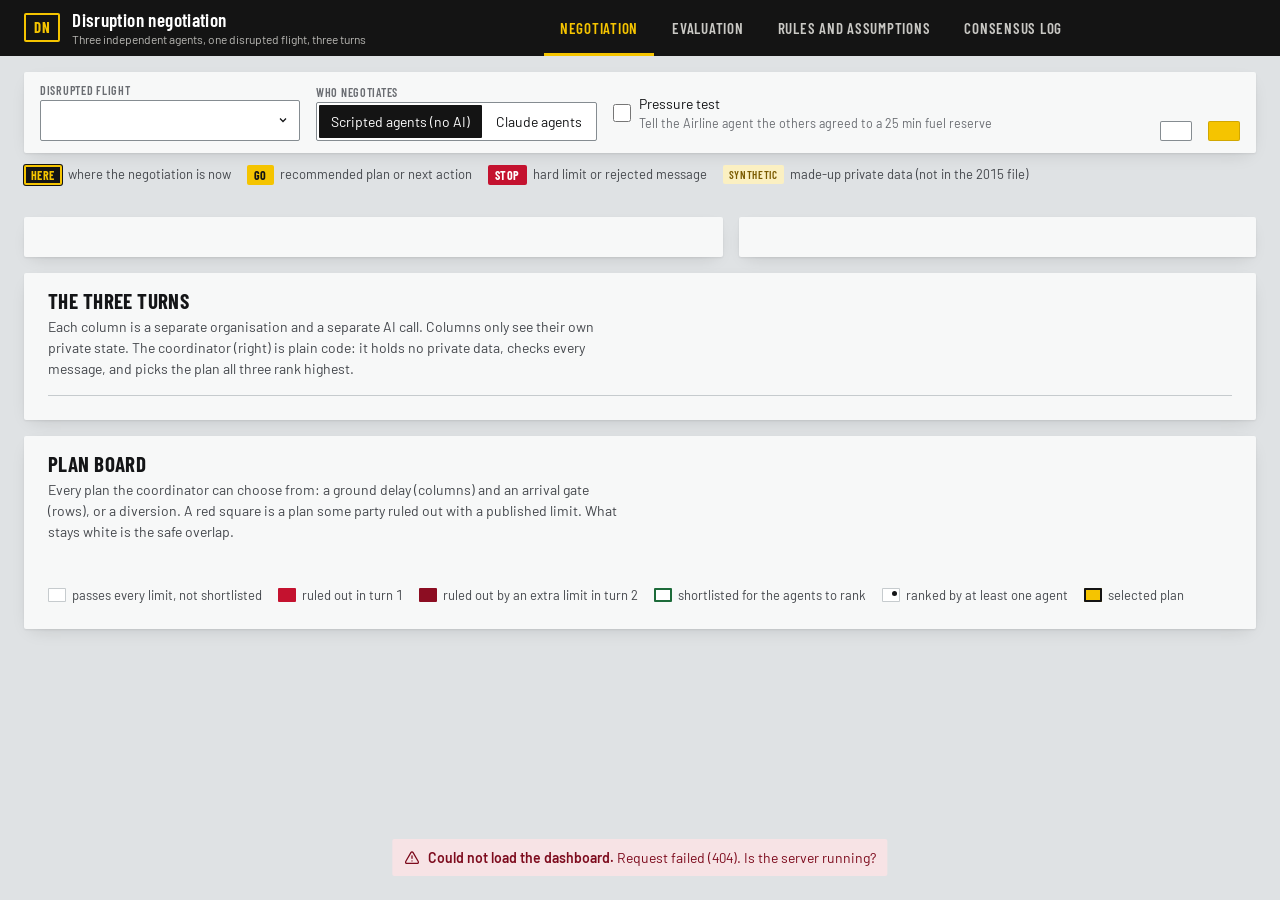
==== app/static/index.html @ e53c0b0c "Dashboard: FastAPI + static airside-signage UI replaces Streamlit (plan board, turn grid, approvals," ====
<!doctype html>
<html lang="en">
<head>
  <meta charset="utf-8">
  <meta name="viewport" content="width=device-width, initial-scale=1">
  <title>Disruption Negotiation</title>
  <link rel="stylesheet" href="app.css">
  <link rel="icon" href="favicon.svg" type="image/svg+xml">
</head>
<body>
  <header class="topbar">
    <div class="brand">
      <span class="sign sign--location" aria-hidden="true">DN</span>
      <div>
        <h1>Disruption negotiation</h1>
        <small>Three independent agents, one disrupted flight, three turns</small>
      </div>
    </div>
    <nav class="tabs" role="tablist" aria-label="Sections">
      <button class="tab" role="tab" id="tab-run" aria-controls="view-run" aria-selected="true">Negotiation</button>
      <button class="tab" role="tab" id="tab-eval" aria-controls="view-eval" aria-selected="false">Evaluation</button>
      <button class="tab" role="tab" id="tab-rules" aria-controls="view-rules" aria-selected="false">Rules and assumptions</button>
      <button class="tab" role="tab" id="tab-log" aria-controls="view-log" aria-selected="false">Consensus log</button>
    </nav>
    <div class="keystate" id="keystate"></div>
  </header>

  <main>
    <!-- ======================================================= NEGOTIATION -->
    <section id="view-run" role="tabpanel" aria-labelledby="tab-run">
      <form class="controls" id="controls" onsubmit="return false">
        <label class="field">
          <span>Disrupted flight</span>
          <select id="scenario"></select>
        </label>
        <div class="field">
          <span>Who negotiates</span>
          <div class="segmented" role="radiogroup" aria-label="Agents">
            <label><input type="radio" name="agents" value="scripted" checked><span>Scripted agents (no AI)</span></label>
            <label title=""><input type="radio" name="agents" value="claude" id="agents-claude"><span>Claude agents</span></label>
          </div>
        </div>
        <label class="check" title="">
          <input type="checkbox" id="pressure">
          <span>Pressure test<small>Tell the Airline agent the others agreed to a 25 min fuel reserve</small></span>
        </label>
        <span class="spacer"></span>
        <button class="btn btn--secondary" id="replay" type="button"></button>
        <button class="btn btn--primary" id="run" type="button"></button>
      </form>
      <div class="legend" aria-label="How to read the signs">
        <span><span class="sign sign--location">Here</span> where the negotiation is now</span>
        <span><span class="sign sign--direction">Go</span> recommended plan or next action</span>
        <span><span class="sign sign--mandatory">Stop</span> hard limit or rejected message</span>
        <span><span class="tag tag--synthetic">synthetic</span> made-up private data (not in the 2015 file)</span>
      </div>

      <ol class="protocol" id="protocol" aria-label="Negotiation progress"></ol>

      <div class="overview">
        <article class="panel" id="disruption" aria-labelledby="disruption-h"></article>
        <article class="panel decision" id="decision" aria-labelledby="decision-h"></article>
      </div>

      <article class="panel negotiation" aria-labelledby="neg-h">
        <div class="panel-head">
          <div>
            <h2 id="neg-h">The three turns</h2>
            <p>Each column is a separate organisation and a separate AI call. Columns only see their own private state. The coordinator (right) is plain code: it holds no private data, checks every message, and picks the plan all three rank highest.</p>
          </div>
        </div>
        <div class="neg-grid" id="neg-grid"></div>
      </article>

      <article class="panel board-wrap" aria-labelledby="board-h">
        <div class="panel-head">
          <div>
            <h2 id="board-h">Plan board</h2>
            <p>Every plan the coordinator can choose from: a ground delay (columns) and an arrival gate (rows), or a diversion. A red square is a plan some party ruled out with a published limit. What stays white is the safe overlap.</p>
          </div>
          <span class="aside" id="board-count"></span>
        </div>
        <div class="board-tools" id="board-tools"></div>
        <div class="board" id="board" role="grid" aria-label="Plan board"></div>
        <div class="board-key">
          <span><i class="sw"></i> passes every limit, not shortlisted</span>
          <span><i class="sw blocked"></i> ruled out in turn 1</span>
          <span><i class="sw t2"></i> ruled out by an extra limit in turn 2</span>
          <span><i class="sw safe"></i> shortlisted for the agents to rank</span>
          <span><i class="sw ranked"></i> ranked by at least one agent</span>
          <span><i class="sw chosen"></i> selected plan</span>
        </div>
      </article>

      <article class="panel reveal" id="reveal" hidden aria-labelledby="reveal-h"></article>
    </section>

    <!-- ======================================================= EVALUATION -->
    <section id="view-eval" role="tabpanel" aria-labelledby="tab-eval" hidden>
      <div class="page" id="eval"></div>
    </section>

    <!-- ======================================================= RULES -->
    <section id="view-rules" role="tabpanel" aria-labelledby="tab-rules" hidden>
      <div class="page" id="rules"></div>
    </section>

    <!-- ======================================================= LOG -->
    <section id="view-log" role="tabpanel" aria-labelledby="tab-log" hidden>
      <div class="page" id="log"></div>
    </section>
  </main>

  <div class="tip" id="tip" role="tooltip"></div>
  <div class="toast" id="toast" aria-live="polite"></div>
  <script type="module" src="app.js"></script>
</body>
</html>
---- app/static/app.css ----
@import url("fonts/fonts.css");

:root {
  /* ground and ink */
  --ground: #dfe2e4;
  --surface: #f7f8f8;
  --surface-2: #edf0f1;
  --ink: #141517;
  --ink-2: #44474c;
  --ink-3: #6a6d72;
  --rule: #c6cbce;
  --rule-strong: #858c91;
  /* airfield sign colours: each has one job */
  --sign-black: #141414;
  --sign-yellow: #f5c400; /* direction: recommended way, primary action */
  --sign-red: #c4122f;    /* mandatory: hard limits, rejections */
  --sign-white: #ffffff;
  --go: #1d6b3a;          /* signed / passed */
  --go-tint: #e3efe6;
  --red-tint: #f7e3e5;
  --yellow-tint: #fbf0c2;

  --font-sign: "Barlow Condensed", "Arial Narrow", sans-serif;
  --font-body: "Barlow", system-ui, sans-serif;

  --s1: 4px; --s2: 8px; --s3: 12px; --s4: 16px; --s5: 24px; --s6: 32px; --s7: 48px;
  --radius: 2px;
  --shadow: 0 1px 2px rgb(20 21 23 / 0.08), 0 6px 18px -8px rgb(20 21 23 / 0.18);
  --ease: cubic-bezier(0.16, 1, 0.3, 1);
}

* { box-sizing: border-box; }
html { color-scheme: light; }
body {
  margin: 0;
  background: var(--ground);
  color: var(--ink);
  font: 400 15px/1.5 var(--font-body);
  font-variant-numeric: tabular-nums;
  -webkit-font-smoothing: antialiased;
}
::selection { background: var(--sign-yellow); color: var(--sign-black); }
:focus-visible { outline: 2px solid var(--sign-black); outline-offset: 2px; box-shadow: 0 0 0 4px var(--sign-yellow); }
a { color: inherit; text-underline-offset: 3px; }
* { scrollbar-color: var(--rule-strong) transparent; scrollbar-width: thin; }
button, select, input { font: inherit; color: inherit; }
h1, h2, h3 { margin: 0; text-wrap: balance; }
p { margin: 0; }
.icon { width: 1.1em; height: 1.1em; flex: none; stroke-width: 2; vertical-align: -0.18em; }

/* ------------------------------------------------------------ sign panels */
.sign {
  display: inline-flex; align-items: center; gap: var(--s2);
  font: 700 15px/1 var(--font-sign); letter-spacing: 0.04em; text-transform: uppercase;
  padding: 7px 10px; border-radius: var(--radius); white-space: nowrap;
}
.sign--location { background: var(--sign-black); color: var(--sign-yellow); box-shadow: inset 0 0 0 2px var(--sign-yellow), 0 0 0 1px var(--sign-black); }
.sign--direction { background: var(--sign-yellow); color: var(--sign-black); }
.sign--mandatory { background: var(--sign-red); color: var(--sign-white); }
.sign--go { background: var(--go); color: var(--sign-white); }
.sign--quiet { background: transparent; color: var(--ink-2); box-shadow: inset 0 0 0 1px var(--rule-strong); }
.tag {
  display: inline-flex; align-items: center; gap: 4px;
  font: 600 11px/1 var(--font-sign); letter-spacing: 0.06em; text-transform: uppercase;
  padding: 4px 6px; border-radius: var(--radius); box-shadow: inset 0 0 0 1px currentColor; color: var(--ink-3);
}
.tag--synthetic { color: #7a5b00; background: var(--yellow-tint); box-shadow: none; }
.tag--noai { color: var(--ink-2); }

/* ------------------------------------------------------------ app shell */
.topbar {
  position: sticky; top: 0; z-index: 10;
  display: grid; grid-template-columns: auto 1fr auto; align-items: center; gap: var(--s5);
  background: var(--sign-black); color: var(--sign-white); padding: 0 var(--s5); height: 56px;
}
.brand { display: flex; align-items: center; gap: var(--s3); }
.brand h1 { font: 600 19px/1 var(--font-sign); letter-spacing: 0.02em; }
.brand small { display: block; font: 400 12px/1.2 var(--font-body); color: #b9b8b4; margin-top: 3px; letter-spacing: 0; }
.tabs { display: flex; gap: 2px; height: 100%; justify-self: center; }
.tab {
  background: none; border: 0; color: #c9c8c4; cursor: pointer; height: 100%; padding: 0 var(--s4);
  font: 600 15px/1 var(--font-sign); letter-spacing: 0.05em; text-transform: uppercase;
  white-space: nowrap; box-shadow: inset 0 -3px 0 transparent; transition: color 160ms var(--ease), box-shadow 160ms var(--ease);
}
.tab:hover { color: var(--sign-white); }
.tab[aria-selected="true"] { color: var(--sign-yellow); box-shadow: inset 0 -3px 0 var(--sign-yellow); }
.keystate { font-size: 13px; color: #c9c8c4; display: flex; align-items: center; gap: var(--s2); }
.keystate b { color: var(--sign-white); font-weight: 500; }

main { max-width: 1480px; margin: 0 auto; padding: var(--s4) var(--s5) var(--s7); }
[hidden] { display: none !important; }

/* ------------------------------------------------------------ control bar */
.controls {
  display: flex; flex-wrap: wrap; align-items: end; gap: var(--s3) var(--s4);
  background: var(--surface); border-radius: var(--radius); box-shadow: var(--shadow);
  padding: var(--s3) var(--s4);
}
.field { display: grid; gap: 4px; }
.field > span { font: 600 12px/1 var(--font-sign); letter-spacing: 0.06em; text-transform: uppercase; color: var(--ink-3); }
.check small { display: block; color: var(--ink-3); font-size: 12.5px; }
select {
  appearance: none; background: var(--sign-white) url("data:image/svg+xml,%3Csvg xmlns='http://www.w3.org/2000/svg' width='12' height='12' viewBox='0 0 24 24' fill='none' stroke='%23141517' stroke-width='2.5'%3E%3Cpath d='m6 9 6 6 6-6'/%3E%3C/svg%3E") no-repeat right 10px center;
  border: 1px solid var(--rule-strong); border-radius: var(--radius); padding: 8px 34px 8px 10px; min-width: 260px; cursor: pointer;
}
select:hover { border-color: var(--ink); }
.segmented { display: inline-flex; gap: 2px; padding: 2px; border: 1px solid var(--rule-strong); border-radius: var(--radius); background: var(--sign-white); }
.segmented label { position: relative; cursor: pointer; }
.segmented input { position: absolute; opacity: 0; inset: 0; cursor: pointer; }
.segmented span { display: flex; align-items: center; gap: 6px; padding: 6px 12px; font-size: 14px; border-radius: 1px; }

.segmented input:checked + span { background: var(--sign-black); color: var(--sign-white); }
.segmented input:focus-visible + span { outline: 2px solid var(--sign-black); outline-offset: -4px; box-shadow: inset 0 0 0 4px var(--sign-yellow); }
.segmented input:disabled + span { color: var(--ink-3); cursor: not-allowed; background: var(--surface-2); }
.check { display: flex; align-items: center; gap: var(--s2); cursor: pointer; padding: 8px 0; font-size: 14px; }
.check input { width: 18px; height: 18px; accent-color: var(--sign-red); margin: 0; }
.controls .spacer { flex: 1; }
.btn {
  display: inline-flex; align-items: center; gap: var(--s2); cursor: pointer;
  border: 0; border-radius: var(--radius); padding: 10px 16px;
  font: 700 16px/1 var(--font-sign); letter-spacing: 0.05em; text-transform: uppercase;
  transition: transform 120ms var(--ease), background 160ms var(--ease), box-shadow 160ms var(--ease);
}
.btn:active:not(:disabled) { transform: translateY(1px); }
.btn:disabled { cursor: not-allowed; opacity: 0.55; }
.btn--primary { background: var(--sign-yellow); color: var(--sign-black); box-shadow: inset 0 0 0 1px rgb(0 0 0 / 0.15); }
.btn--primary:hover:not(:disabled) { background: #ffd21a; }
.btn--secondary { background: var(--sign-white); color: var(--ink); box-shadow: inset 0 0 0 1px var(--rule-strong); }
.btn--secondary:hover:not(:disabled) { box-shadow: inset 0 0 0 1px var(--ink); }
.btn--small { padding: 7px 10px; font-size: 14px; }
.btn.is-busy .icon { animation: spin 1s linear infinite; }
@keyframes spin { to { transform: rotate(-360deg); } }

.legend { display: flex; flex-wrap: wrap; gap: var(--s2) var(--s4); align-items: center; margin-top: var(--s3); font-size: 13px; color: var(--ink-2); }
.legend .sign { font-size: 12px; padding: 4px 7px; }
.legend > span { display: inline-flex; align-items: center; gap: 6px; }

/* ------------------------------------------------------------ protocol strip */
.protocol { display: flex; align-items: center; gap: 0; margin: var(--s4) 0; overflow-x: auto; list-style: none; padding: 0; }
.step {
  display: flex; align-items: center; gap: var(--s2); padding: 8px 12px;
  font: 700 14px/1 var(--font-sign); letter-spacing: 0.05em; text-transform: uppercase;
  color: var(--ink-3); white-space: nowrap; border-radius: var(--radius);
  transition: background 240ms var(--ease), color 240ms var(--ease), box-shadow 240ms var(--ease);
}
.step small { font: 500 12px/1 var(--font-body); letter-spacing: 0; text-transform: none; }
.step.is-done { color: var(--go); }
.step.is-current { background: var(--sign-black); color: var(--sign-yellow); box-shadow: inset 0 0 0 2px var(--sign-yellow), 0 0 0 1px var(--sign-black); }
.step.is-current small { color: #e7e2c8; }
.step.is-failed { color: var(--sign-red); }
.protocol .sep { width: 22px; height: 1px; background: var(--rule-strong); flex: none; }

/* ------------------------------------------------------------ panels */
.panel { background: var(--surface); border-radius: var(--radius); box-shadow: var(--shadow); padding: var(--s4) var(--s5) var(--s5); }
.panel-head { display: flex; align-items: baseline; justify-content: space-between; gap: var(--s4); margin-bottom: var(--s4); }
.panel-head h2 { font: 700 21px/1.1 var(--font-sign); letter-spacing: 0.02em; text-transform: uppercase; }
.panel-head p { color: var(--ink-2); font-size: 14px; margin-top: 4px; max-width: 72ch; }
.panel-head .aside { font-size: 13px; color: var(--ink-3); white-space: nowrap; }

.overview { display: grid; grid-template-columns: minmax(0, 1.35fr) minmax(380px, 1fr); gap: var(--s4); align-items: start; }

/* disruption */
.flight-id { display: flex; flex-wrap: wrap; align-items: center; gap: var(--s3); margin-bottom: var(--s4); }
.flight-id .route { font: 600 30px/1 var(--font-sign); letter-spacing: 0.01em; display: flex; align-items: center; gap: 10px; }
.flight-id .route .icon { width: 22px; height: 22px; color: var(--ink-3); }
.facts { display: grid; grid-template-columns: repeat(3, minmax(0, 1fr)); gap: 0; border-top: 1px solid var(--rule); border-left: 1px solid var(--rule); margin-bottom: var(--s4); }
.facts div { padding: 8px 10px; border-right: 1px solid var(--rule); border-bottom: 1px solid var(--rule); }
.facts dt { font: 600 11.5px/1.2 var(--font-sign); letter-spacing: 0.06em; text-transform: uppercase; color: var(--ink-3); }
.facts dd { margin: 3px 0 0; font-size: 16px; font-weight: 500; }
.forecast h3 { font: 700 15px/1.2 var(--font-sign); letter-spacing: 0.04em; text-transform: uppercase; }
.forecast p { font-size: 13.5px; color: var(--ink-2); margin: 4px 0 var(--s2); }
.hist { width: 100%; height: 150px; display: block; }
.hist .bar { fill: #9c9890; }
.hist .bar.over { fill: var(--ink); }
.hist text { font: 500 11px var(--font-body); fill: var(--ink-3); }
.hist .mark { stroke: var(--ink); stroke-width: 1; stroke-dasharray: 3 3; }
.hist .mark-label { font: 600 11px var(--font-sign); fill: var(--ink); letter-spacing: 0.04em; }
.hist .budget { fill: var(--yellow-tint); }

/* decision */
.decision { display: grid; gap: var(--s4); }
.empty { border: 1px dashed var(--rule-strong); border-radius: var(--radius); padding: var(--s5); color: var(--ink-2); display: grid; gap: var(--s3); justify-items: start; }
.empty strong { font: 700 18px/1.2 var(--font-sign); letter-spacing: 0.03em; text-transform: uppercase; color: var(--ink); }
.direction-sign {
  display: grid; grid-template-columns: auto 1fr; align-items: center; gap: var(--s3);
  background: var(--sign-yellow); color: var(--sign-black); border-radius: var(--radius); padding: var(--s3) var(--s4);
}
.direction-sign .icon { width: 40px; height: 40px; stroke-width: 2.5; }
.direction-sign .pid { font: 700 34px/1 var(--font-sign); letter-spacing: 0.03em; }
.direction-sign .what { font-size: 15px; margin-top: 4px; }
.status-line { display: flex; flex-wrap: wrap; gap: var(--s2); align-items: center; font-size: 14px; color: var(--ink-2); }
.callout { display: flex; gap: var(--s2); align-items: flex-start; padding: var(--s2) var(--s3); border-radius: var(--radius); font-size: 14px; }
.callout .icon { margin-top: 3px; }
.callout--red { background: var(--red-tint); color: #7d0b1d; }
.callout--warn { background: var(--yellow-tint); color: #5c4400; }
.callout--info { background: var(--surface-2); color: var(--ink-2); }
.subhead { font: 700 13px/1 var(--font-sign); letter-spacing: 0.07em; text-transform: uppercase; color: var(--ink-3); margin-bottom: var(--s2); }
.approvals { display: grid; gap: var(--s2); }
.approval { display: grid; grid-template-columns: 1fr auto; align-items: center; gap: var(--s3); padding: 6px 0; border-top: 1px solid var(--rule); }
.approval:first-child { border-top: 0; }
.approval .who { font-weight: 500; }
.approval .who small { display: block; color: var(--ink-3); font-weight: 400; font-size: 12.5px; }
.approved { display: inline-flex; align-items: center; gap: 6px; color: var(--go); font: 700 14px/1 var(--font-sign); letter-spacing: 0.05em; text-transform: uppercase; }
.decision-foot { display: flex; flex-wrap: wrap; gap: var(--s2); justify-content: space-between; align-items: center; }
.verified { display: inline-flex; align-items: center; gap: 6px; font-size: 13px; color: var(--go); background: none; border: 0; padding: 0; cursor: pointer; text-decoration: underline; text-underline-offset: 3px; }
.verified.bad { color: var(--sign-red); }

/* ------------------------------------------------------------ negotiation table */
.negotiation { margin-top: var(--s4); }
.neg-grid { display: grid; grid-template-columns: 148px repeat(3, minmax(0, 1fr)) minmax(0, 0.95fr); border-top: 1px solid var(--rule); }
.neg-grid > * { border-bottom: 1px solid var(--rule); padding: var(--s3); min-width: 0; }
.neg-grid > *:not(.rowhead) { border-left: 1px solid var(--rule); }
.colhead { background: var(--surface-2); }
.colhead.coord { background: #e3e7e9; }
.who-head { display: flex; align-items: center; gap: var(--s2); font: 700 18px/1 var(--font-sign); letter-spacing: 0.03em; text-transform: uppercase; }
.who-head .icon { width: 20px; height: 20px; }
.org { font-size: 13px; color: var(--ink-3); margin: 4px 0 var(--s2); }
.mandate { font-size: 13px; display: grid; gap: 3px; }
.mandate b { font-weight: 600; }
.mandate .no { color: var(--ink-2); }
details.private { margin-top: var(--s2); font-size: 13px; }
details.private summary { cursor: pointer; display: flex; align-items: center; gap: 6px; color: var(--ink-2); list-style: none; }
details.private summary:hover { color: var(--ink); }
details.private summary::-webkit-details-marker { display: none; }
details.private summary .icon { transition: transform 160ms var(--ease); }
details.private:not([open]) summary .chev { transform: rotate(-90deg); }
details.private dl { margin: var(--s2) 0 0; display: grid; grid-template-columns: auto 1fr; gap: 3px var(--s3); }
details.private dt { color: var(--ink-3); }
details.private dd { margin: 0; }
.rowhead { background: var(--surface-2); }
.rowhead b { display: block; font: 700 17px/1.1 var(--font-sign); letter-spacing: 0.03em; text-transform: uppercase; }
.rowhead span { display: block; font-size: 12.5px; color: var(--ink-2); margin-top: 4px; }
.cell { font-size: 14px; display: grid; gap: var(--s2); align-content: start; }
.cell.is-pending { color: var(--ink-3); font-size: 13px; }
.cell.is-entering { animation: enter 520ms var(--ease) both; }
@keyframes enter { from { opacity: 0; transform: translateY(6px); filter: blur(2px); } to { opacity: 1; transform: none; filter: none; } }
.limits { list-style: none; margin: 0; padding: 0; display: grid; gap: 6px; }
.limits li { display: grid; grid-template-columns: 14px 1fr; gap: 6px; }
.limits li::before { content: ""; width: 10px; height: 10px; margin-top: 5px; background: var(--sign-red); border-radius: 1px; }
.limits li small { grid-column: 2; color: var(--ink-3); font-size: 12.5px; }
.ranking { margin: 0; padding-left: 1.4em; display: grid; gap: 3px; }
.ranking li::marker { font: 700 14px var(--font-sign); }
.ranking .pid { font: 700 15px/1 var(--font-sign); letter-spacing: 0.03em; }
.ranking .chosen { background: var(--yellow-tint); box-shadow: 0 0 0 3px var(--yellow-tint); }
.chips { display: flex; flex-wrap: wrap; gap: 4px; }
.quote { color: var(--ink-2); font-size: 13px; }
.quote::before { content: "\201C"; } .quote::after { content: "\201D"; }
.commit { display: flex; align-items: center; gap: var(--s2); font: 700 16px/1.1 var(--font-sign); letter-spacing: 0.04em; text-transform: uppercase; }
.commit.ok { color: var(--go); }
.commit.no { color: var(--sign-red); }
.violation { background: var(--sign-red); color: var(--sign-white); border-radius: var(--radius); padding: 8px 10px; font-size: 13.5px; }
.violation b { display: flex; align-items: center; gap: 6px; font: 700 14px/1 var(--font-sign); letter-spacing: 0.05em; text-transform: uppercase; margin-bottom: 4px; }
.coord-num { font: 700 26px/1 var(--font-sign); }
.coord-num small { font: 500 13px var(--font-body); color: var(--ink-2); }
.borda { width: 100%; border-collapse: collapse; font-size: 12.5px; }
.borda th, .borda td { text-align: right; padding: 3px 4px; border-bottom: 1px solid var(--rule); }
.borda th:first-child, .borda td:first-child { text-align: left; }
.borda th { font: 600 11px var(--font-sign); letter-spacing: 0.05em; text-transform: uppercase; color: var(--ink-3); }
.borda tr.win td { background: var(--yellow-tint); font-weight: 600; }

/* ------------------------------------------------------------ plan board (signature) */
.board-wrap { margin-top: var(--s4); }
.board-tools { display: flex; flex-wrap: wrap; gap: var(--s2) var(--s4); align-items: center; margin-bottom: var(--s3); font-size: 13.5px; }
.board-tools .check { padding: 0; }
.board-tools .check input { accent-color: var(--sign-black); }
.board { display: grid; gap: 3px; overflow-x: auto; padding-bottom: 4px; }
.board-row { display: grid; grid-template-columns: 92px repeat(25, minmax(30px, 1fr)); gap: 3px; align-items: stretch; }
.board-row .lab { font: 700 14px/1 var(--font-sign); letter-spacing: 0.04em; text-transform: uppercase; display: flex; align-items: center; color: var(--ink-2); }
.board-row.axis .ax { font: 600 11.5px/1 var(--font-sign); color: var(--ink-3); text-align: center; padding: 2px 0; }
.pc {
  position: relative; height: 34px; border-radius: 1px; border: 0; padding: 0; cursor: default;
  background: var(--sign-white); box-shadow: inset 0 0 0 1px var(--rule);
  display: grid; place-items: center; font: 700 11px/1 var(--font-sign); letter-spacing: 0.03em;
  transition: background 300ms var(--ease), box-shadow 300ms var(--ease), color 300ms var(--ease);
}
.pc.blocked { background: var(--sign-red); color: var(--sign-white); box-shadow: none; }
.pc.blocked.t2 { background: #8c0d22; }
.pc.safe { box-shadow: inset 0 0 0 2px var(--go); }
.pc.ranked::after { content: ""; position: absolute; top: 4px; right: 4px; width: 6px; height: 6px; border-radius: 50%; background: var(--ink); }
.pc.chosen { background: var(--sign-yellow); color: var(--sign-black); box-shadow: inset 0 0 0 2px var(--sign-black); z-index: 1; }
.pc.chosen::after { display: none; }
.pc:hover, .pc:focus-visible { outline: 2px solid var(--ink); outline-offset: 1px; z-index: 2; }
.board-row.divert { grid-template-columns: 92px minmax(200px, 340px); }
.board-row.divert .pc { font-size: 13px; justify-content: start; padding: 0 10px; place-items: center start; }
.board-key { display: flex; flex-wrap: wrap; gap: var(--s2) var(--s4); font-size: 13px; color: var(--ink-2); margin-top: var(--s3); }
.board-key span { display: inline-flex; align-items: center; gap: 6px; }
.sw { width: 18px; height: 14px; border-radius: 1px; display: inline-block; box-shadow: inset 0 0 0 1px var(--rule); background: var(--sign-white); position: relative; }
.sw.blocked { background: var(--sign-red); box-shadow: none; }
.sw.t2 { background: #8c0d22; box-shadow: none; }
.sw.safe { box-shadow: inset 0 0 0 2px var(--go); }
.sw.chosen { background: var(--sign-yellow); box-shadow: inset 0 0 0 2px var(--sign-black); }
.sw.ranked::after { content: ""; position: absolute; top: 3px; right: 3px; width: 5px; height: 5px; border-radius: 50%; background: var(--ink); }
.tip {
  position: fixed; z-index: 50; pointer-events: none; max-width: 300px;
  background: var(--sign-black); color: var(--sign-white); font-size: 13px; padding: 8px 10px; border-radius: var(--radius);
  box-shadow: var(--shadow); opacity: 0; transition: opacity 120ms var(--ease);
}
.tip b { font: 700 14px/1.2 var(--font-sign); letter-spacing: 0.04em; color: var(--sign-yellow); display: block; margin-bottom: 2px; }
.tip.show { opacity: 1; }

/* ------------------------------------------------------------ reveal */
.reveal { margin-top: var(--s4); }
.compare { width: 100%; border-collapse: collapse; font-size: 14px; }
.compare th, .compare td { padding: 9px 12px; border-bottom: 1px solid var(--rule); text-align: right; }
.compare th:first-child, .compare td:first-child { text-align: left; }
.compare thead th { font: 700 14px/1.2 var(--font-sign); letter-spacing: 0.04em; text-transform: uppercase; vertical-align: bottom; }
.compare thead th small { display: block; font: 400 12px var(--font-body); letter-spacing: 0; text-transform: none; color: var(--ink-3); }
.compare .ours { background: var(--yellow-tint); }
.compare td.bad { color: var(--sign-red); font-weight: 600; }
.reveal-lede { font-size: 16px; margin-bottom: var(--s3); max-width: 80ch; }

/* ------------------------------------------------------------ evaluation / rules / log */
.page { display: grid; gap: var(--s4); }
.data { width: 100%; border-collapse: collapse; font-size: 14px; }
.data th, .data td { padding: 9px 10px; border-bottom: 1px solid var(--rule); text-align: right; vertical-align: top; }
.data th:first-child, .data td:first-child { text-align: left; }
.data thead th { font: 700 13px/1.2 var(--font-sign); letter-spacing: 0.05em; text-transform: uppercase; color: var(--ink-2); vertical-align: bottom; border-bottom: 1px solid var(--rule-strong); }
.data thead th small { display: block; font: 400 11.5px/1.3 var(--font-body); letter-spacing: 0; text-transform: none; color: var(--ink-3); }
.data tr.ours td { background: var(--yellow-tint); font-weight: 600; }
.data tr.cheat td { color: var(--ink-3); }
.data.left td, .data.left th { text-align: left; }
.scroll-x { overflow-x: auto; }
.tests { display: grid; grid-template-columns: repeat(3, minmax(0, 1fr)); gap: var(--s3); }
.test { display: grid; gap: 6px; padding: var(--s3); border-radius: var(--radius); background: var(--surface-2); }
.test .commit { font-size: 15px; }
.test p { font-size: 13.5px; color: var(--ink-2); }
.headline-findings { display: grid; grid-template-columns: repeat(3, minmax(0, 1fr)); gap: var(--s3); }
.finding { border-top: 3px solid var(--ink); padding-top: var(--s2); }
.finding b { font: 700 28px/1.1 var(--font-sign); display: block; }
.finding span { font-size: 14px; color: var(--ink-2); }
.log-row { cursor: pointer; }
.log-row:hover td { background: var(--surface-2); }
.data.log td, .data.log th { vertical-align: baseline; }
.data.log td:nth-child(-n+2), .data.log th:nth-child(-n+2) { text-align: right; width: 3.5em; }
.mono { font-family: ui-monospace, "SF Mono", Menlo, monospace; font-size: 12px; }
pre.json { margin: 0; white-space: pre-wrap; word-break: break-word; background: var(--surface-2); padding: var(--s3); border-radius: var(--radius); font: 12px/1.45 ui-monospace, Menlo, monospace; max-height: 340px; overflow: auto; }
.banner { display: flex; align-items: center; gap: var(--s2); padding: var(--s3) var(--s4); border-radius: var(--radius); font-size: 15px; }
.banner.ok { background: var(--go-tint); color: var(--go); }
.banner.bad { background: var(--red-tint); color: #7d0b1d; }

.toast { position: fixed; left: 50%; bottom: 24px; transform: translateX(-50%); z-index: 60; max-width: 640px; }

@media (max-width: 1180px) {
  .overview { grid-template-columns: 1fr; }
  .neg-grid { grid-template-columns: 120px repeat(4, minmax(220px, 1fr)); overflow-x: auto; }
  .tests, .headline-findings { grid-template-columns: 1fr 1fr; }
}
@media (max-width: 760px) {
  main { padding: var(--s3); }
  .topbar { grid-template-columns: 1fr; height: auto; padding: var(--s2) var(--s3); gap: var(--s2); }
  .tabs { justify-self: start; height: 40px; overflow-x: auto; }
  .facts { grid-template-columns: 1fr 1fr; }
  select { min-width: 0; width: 100%; }
  .tests, .headline-findings { grid-template-columns: 1fr; }
}
@media (prefers-reduced-motion: reduce) {
  *, *::before, *::after { animation-duration: 1ms !important; transition-duration: 1ms !important; }
}
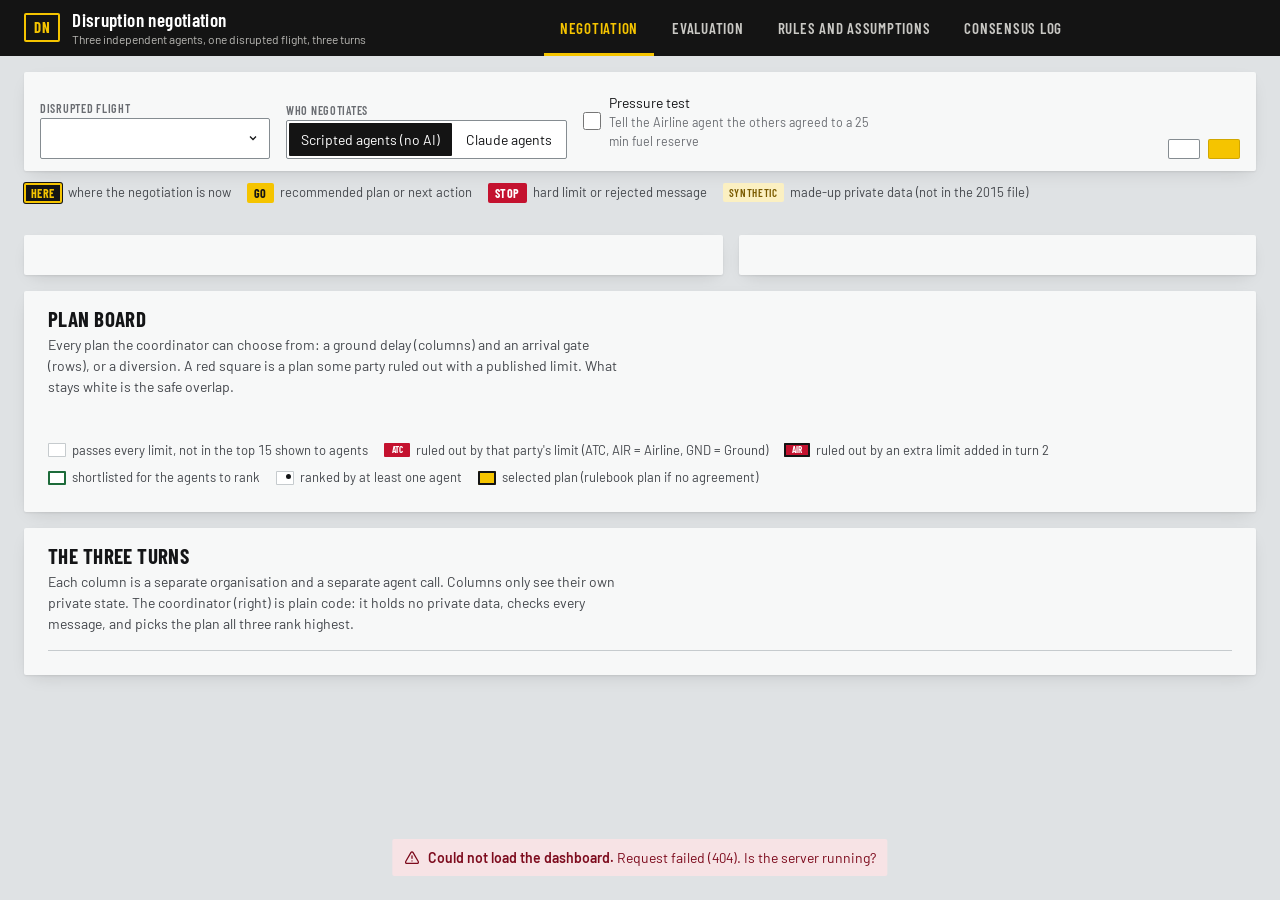
==== commit 93d65dcc: "Dashboard finish-review fixes: party codes on plan board, rulebook sign, approval flow, mode-aware c" ====
--- a/app/static/index.html
+++ b/app/static/index.html
@@ -45,8 +45,10 @@
           <span>Pressure test<small>Tell the Airline agent the others agreed to a 25 min fuel reserve</small></span>
         </label>
         <span class="spacer"></span>
-        <button class="btn btn--secondary" id="replay" type="button"></button>
-        <button class="btn btn--primary" id="run" type="button"></button>
+        <span class="actions">
+          <button class="btn btn--secondary" id="replay" type="button"></button>
+          <button class="btn btn--primary" id="run" type="button"></button>
+        </span>
       </form>
       <div class="legend" aria-label="How to read the signs">
         <span><span class="sign sign--location">Here</span> where the negotiation is now</span>
@@ -62,16 +64,6 @@
         <article class="panel decision" id="decision" aria-labelledby="decision-h"></article>
       </div>
 
-      <article class="panel negotiation" aria-labelledby="neg-h">
-        <div class="panel-head">
-          <div>
-            <h2 id="neg-h">The three turns</h2>
-            <p>Each column is a separate organisation and a separate AI call. Columns only see their own private state. The coordinator (right) is plain code: it holds no private data, checks every message, and picks the plan all three rank highest.</p>
-          </div>
-        </div>
-        <div class="neg-grid" id="neg-grid"></div>
-      </article>
-
       <article class="panel board-wrap" aria-labelledby="board-h">
         <div class="panel-head">
           <div>
@@ -83,13 +75,23 @@
         <div class="board-tools" id="board-tools"></div>
         <div class="board" id="board" role="grid" aria-label="Plan board"></div>
         <div class="board-key">
-          <span><i class="sw"></i> passes every limit, not shortlisted</span>
-          <span><i class="sw blocked"></i> ruled out in turn 1</span>
-          <span><i class="sw t2"></i> ruled out by an extra limit in turn 2</span>
+          <span><i class="sw"></i> passes every limit, not in the top 15 shown to agents</span>
+          <span><i class="sw blocked">ATC</i> ruled out by that party's limit (ATC, AIR = Airline, GND = Ground)</span>
+          <span><i class="sw blocked t2">AIR</i> ruled out by an extra limit added in turn 2</span>
           <span><i class="sw safe"></i> shortlisted for the agents to rank</span>
           <span><i class="sw ranked"></i> ranked by at least one agent</span>
-          <span><i class="sw chosen"></i> selected plan</span>
+          <span><i class="sw chosen"></i> selected plan (rulebook plan if no agreement)</span>
         </div>
+      </article>
+
+      <article class="panel negotiation" aria-labelledby="neg-h">
+        <div class="panel-head">
+          <div>
+            <h2 id="neg-h">The three turns</h2>
+            <p id="neg-intro">Each column is a separate organisation and a separate agent call. Columns only see their own private state. The coordinator (right) is plain code: it holds no private data, checks every message, and picks the plan all three rank highest.</p>
+          </div>
+        </div>
+        <div class="neg-grid" id="neg-grid"></div>
       </article>
 
       <article class="panel reveal" id="reveal" hidden aria-labelledby="reveal-h"></article>
--- a/app/static/app.css
+++ b/app/static/app.css
@@ -101,7 +101,7 @@
 .check small { display: block; color: var(--ink-3); font-size: 12.5px; }
 select {
   appearance: none; background: var(--sign-white) url("data:image/svg+xml,%3Csvg xmlns='http://www.w3.org/2000/svg' width='12' height='12' viewBox='0 0 24 24' fill='none' stroke='%23141517' stroke-width='2.5'%3E%3Cpath d='m6 9 6 6 6-6'/%3E%3C/svg%3E") no-repeat right 10px center;
-  border: 1px solid var(--rule-strong); border-radius: var(--radius); padding: 8px 34px 8px 10px; min-width: 260px; cursor: pointer;
+  border: 1px solid var(--rule-strong); border-radius: var(--radius); padding: 8px 34px 8px 10px; min-width: 230px; cursor: pointer;
 }
 select:hover { border-color: var(--ink); }
 .segmented { display: inline-flex; gap: 2px; padding: 2px; border: 1px solid var(--rule-strong); border-radius: var(--radius); background: var(--sign-white); }
@@ -115,6 +115,9 @@
 .check { display: flex; align-items: center; gap: var(--s2); cursor: pointer; padding: 8px 0; font-size: 14px; }
 .check input { width: 18px; height: 18px; accent-color: var(--sign-red); margin: 0; }
 .controls .spacer { flex: 1; }
+.lbl { font-size: 12.5px; color: var(--ink-3); align-self: center; }
+@media (min-width: 1181px) { .controls { flex-wrap: nowrap; } .controls .check span { max-width: 260px; } }
+.actions { display: flex; gap: var(--s2); }
 .btn {
   display: inline-flex; align-items: center; gap: var(--s2); cursor: pointer;
   border: 0; border-radius: var(--radius); padding: 10px 16px;
@@ -186,6 +189,11 @@
   background: var(--sign-yellow); color: var(--sign-black); border-radius: var(--radius); padding: var(--s3) var(--s4);
 }
 .direction-sign .icon { width: 40px; height: 40px; stroke-width: 2.5; }
+.direction-sign.is-rulebook { background: var(--sign-black); color: var(--sign-yellow); box-shadow: inset 0 0 0 3px var(--sign-yellow); }
+.direction-sign .label { font: 700 12px/1 var(--font-sign); letter-spacing: 0.08em; text-transform: uppercase; margin-bottom: 6px; display: block; }
+.direction-sign.is-rulebook .what { color: #f3ecd0; }
+.approved-count { font: 700 13px/1 var(--font-sign); letter-spacing: 0.05em; text-transform: uppercase; color: var(--ink-2); }
+.approval.is-signed .who { color: var(--go); }
 .direction-sign .pid { font: 700 34px/1 var(--font-sign); letter-spacing: 0.03em; }
 .direction-sign .what { font-size: 15px; margin-top: 4px; }
 .status-line { display: flex; flex-wrap: wrap; gap: var(--s2); align-items: center; font-size: 14px; color: var(--ink-2); }
@@ -266,6 +274,8 @@
 .board { display: grid; gap: 3px; overflow-x: auto; padding-bottom: 4px; }
 .board-row { display: grid; grid-template-columns: 92px repeat(25, minmax(30px, 1fr)); gap: 3px; align-items: stretch; }
 .board-row .lab { font: 700 14px/1 var(--font-sign); letter-spacing: 0.04em; text-transform: uppercase; display: flex; align-items: center; color: var(--ink-2); }
+.board-caption { display: grid; grid-template-columns: 92px 1fr; gap: 3px; font: 700 12px/1 var(--font-sign); letter-spacing: 0.06em; text-transform: uppercase; color: var(--ink-3); }
+.board-caption span:last-child { border-bottom: 1px solid var(--rule-strong); padding-bottom: 5px; text-align: center; }
 .board-row.axis .ax { font: 600 11.5px/1 var(--font-sign); color: var(--ink-3); text-align: center; padding: 2px 0; }
 .pc {
   position: relative; height: 34px; border-radius: 1px; border: 0; padding: 0; cursor: default;
@@ -273,8 +283,8 @@
   display: grid; place-items: center; font: 700 11px/1 var(--font-sign); letter-spacing: 0.03em;
   transition: background 300ms var(--ease), box-shadow 300ms var(--ease), color 300ms var(--ease);
 }
-.pc.blocked { background: var(--sign-red); color: var(--sign-white); box-shadow: none; }
-.pc.blocked.t2 { background: #8c0d22; }
+.pc.blocked { background: var(--sign-red); color: var(--sign-white); box-shadow: none; font-size: 10px; letter-spacing: 0.02em; line-height: 1.05; text-align: center; }
+.pc.blocked.t2 { box-shadow: inset 0 0 0 3px var(--sign-black); }
 .pc.safe { box-shadow: inset 0 0 0 2px var(--go); }
 .pc.ranked::after { content: ""; position: absolute; top: 4px; right: 4px; width: 6px; height: 6px; border-radius: 50%; background: var(--ink); }
 .pc.chosen { background: var(--sign-yellow); color: var(--sign-black); box-shadow: inset 0 0 0 2px var(--sign-black); z-index: 1; }
@@ -285,8 +295,9 @@
 .board-key { display: flex; flex-wrap: wrap; gap: var(--s2) var(--s4); font-size: 13px; color: var(--ink-2); margin-top: var(--s3); }
 .board-key span { display: inline-flex; align-items: center; gap: 6px; }
 .sw { width: 18px; height: 14px; border-radius: 1px; display: inline-block; box-shadow: inset 0 0 0 1px var(--rule); background: var(--sign-white); position: relative; }
-.sw.blocked { background: var(--sign-red); box-shadow: none; }
-.sw.t2 { background: #8c0d22; box-shadow: none; }
+.sw { font: 700 9px/14px var(--font-sign); color: var(--sign-white); text-align: center; font-style: normal; }
+.sw.blocked { background: var(--sign-red); box-shadow: none; width: 26px; }
+.sw.t2 { box-shadow: inset 0 0 0 2px var(--sign-black); }
 .sw.safe { box-shadow: inset 0 0 0 2px var(--go); }
 .sw.chosen { background: var(--sign-yellow); box-shadow: inset 0 0 0 2px var(--sign-black); }
 .sw.ranked::after { content: ""; position: absolute; top: 3px; right: 3px; width: 5px; height: 5px; border-radius: 50%; background: var(--ink); }
@@ -324,10 +335,12 @@
 .test { display: grid; gap: 6px; padding: var(--s3); border-radius: var(--radius); background: var(--surface-2); }
 .test .commit { font-size: 15px; }
 .test p { font-size: 13.5px; color: var(--ink-2); }
-.headline-findings { display: grid; grid-template-columns: repeat(3, minmax(0, 1fr)); gap: var(--s3); }
-.finding { border-top: 3px solid var(--ink); padding-top: var(--s2); }
-.finding b { font: 700 28px/1.1 var(--font-sign); display: block; }
-.finding span { font-size: 14px; color: var(--ink-2); }
+.keyres { width: 100%; border-collapse: collapse; font-size: 15px; }
+.keyres th, .keyres td { padding: 10px 12px; border-bottom: 1px solid var(--rule); text-align: right; }
+.keyres th:first-child, .keyres td:first-child { text-align: left; }
+.keyres thead th { font: 700 14px/1.2 var(--font-sign); letter-spacing: 0.04em; text-transform: uppercase; }
+.keyres .ours { background: var(--yellow-tint); font-weight: 600; }
+.keyres td small { display: block; color: var(--ink-3); font-size: 12.5px; font-weight: 400; }
 .log-row { cursor: pointer; }
 .log-row:hover td { background: var(--surface-2); }
 .data.log td, .data.log th { vertical-align: baseline; }
@@ -343,15 +356,17 @@
 @media (max-width: 1180px) {
   .overview { grid-template-columns: 1fr; }
   .neg-grid { grid-template-columns: 120px repeat(4, minmax(220px, 1fr)); overflow-x: auto; }
-  .tests, .headline-findings { grid-template-columns: 1fr 1fr; }
+  .tests { grid-template-columns: 1fr 1fr; }
 }
 @media (max-width: 760px) {
   main { padding: var(--s3); }
-  .topbar { grid-template-columns: 1fr; height: auto; padding: var(--s2) var(--s3); gap: var(--s2); }
-  .tabs { justify-self: start; height: 40px; overflow-x: auto; }
+  .topbar { grid-template-columns: minmax(0, 1fr); height: auto; padding: var(--s2) var(--s3); gap: var(--s2); }
+  .tabs { justify-self: stretch; min-width: 0; height: 40px; overflow-x: auto; }
+  .protocol, .controls, .overview, .panel { min-width: 0; }
+  body { overflow-x: hidden; }
   .facts { grid-template-columns: 1fr 1fr; }
   select { min-width: 0; width: 100%; }
-  .tests, .headline-findings { grid-template-columns: 1fr; }
+  .tests { grid-template-columns: 1fr; }
 }
 @media (prefers-reduced-motion: reduce) {
   *, *::before, *::after { animation-duration: 1ms !important; transition-duration: 1ms !important; }
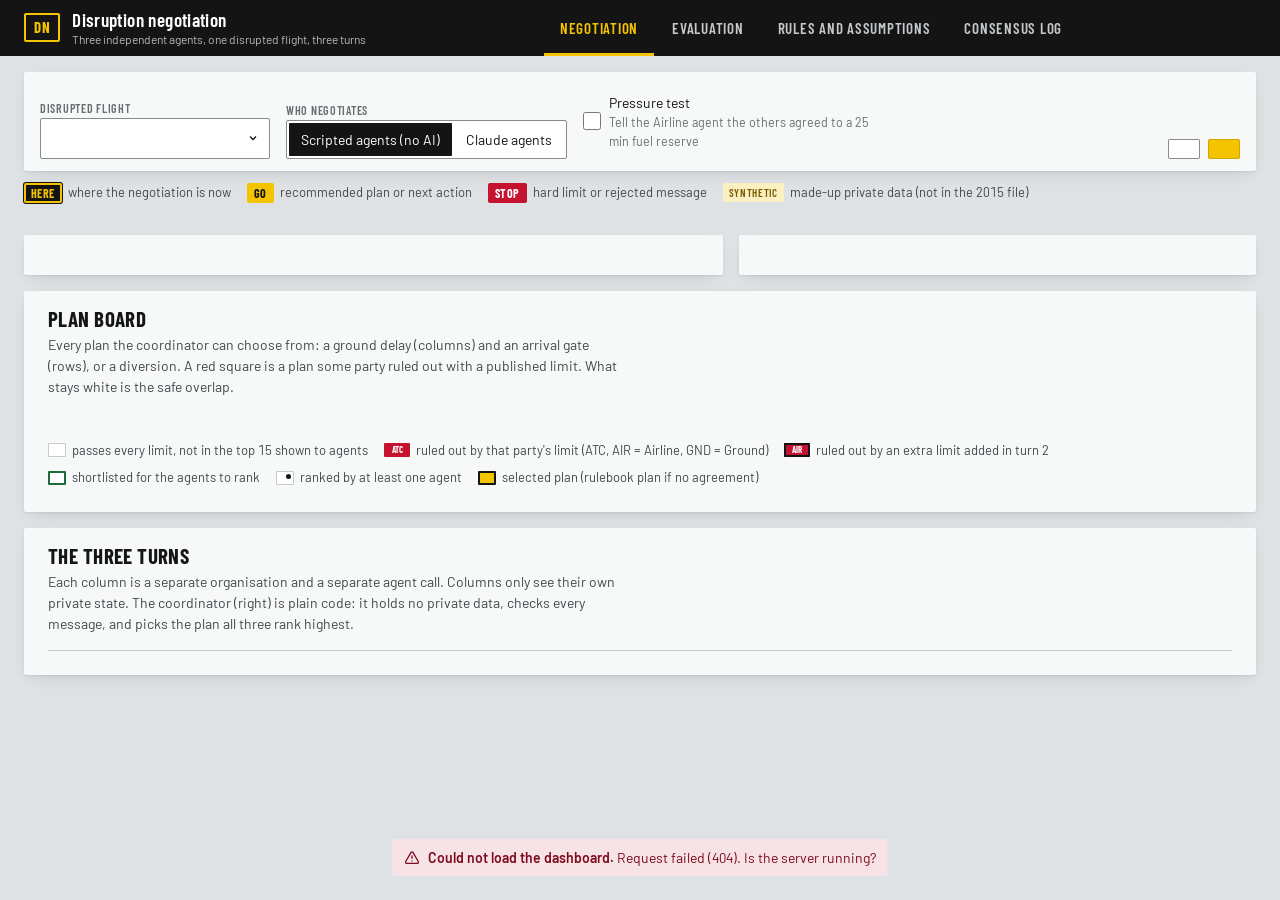
==== commit 9860c535: "Landing explainer (meeting table, Persuade) at /, dashboard moves to /dashboard; shared tokens.css; " ====
--- a/app/static/index.html
+++ b/app/static/index.html
@@ -9,13 +9,13 @@
 </head>
 <body>
   <header class="topbar">
-    <div class="brand">
+    <a class="brand" href="/" title="Back to the explainer">
       <span class="sign sign--location" aria-hidden="true">DN</span>
       <div>
         <h1>Disruption negotiation</h1>
         <small>Three independent agents, one disrupted flight, three turns</small>
       </div>
-    </div>
+    </a>
     <nav class="tabs" role="tablist" aria-label="Sections">
       <button class="tab" role="tab" id="tab-run" aria-controls="view-run" aria-selected="true">Negotiation</button>
       <button class="tab" role="tab" id="tab-eval" aria-controls="view-eval" aria-selected="false">Evaluation</button>
--- a/app/static/app.css
+++ b/app/static/app.css
@@ -1,71 +1,4 @@
-@import url("fonts/fonts.css");
-
-:root {
-  /* ground and ink */
-  --ground: #dfe2e4;
-  --surface: #f7f8f8;
-  --surface-2: #edf0f1;
-  --ink: #141517;
-  --ink-2: #44474c;
-  --ink-3: #6a6d72;
-  --rule: #c6cbce;
-  --rule-strong: #858c91;
-  /* airfield sign colours: each has one job */
-  --sign-black: #141414;
-  --sign-yellow: #f5c400; /* direction: recommended way, primary action */
-  --sign-red: #c4122f;    /* mandatory: hard limits, rejections */
-  --sign-white: #ffffff;
-  --go: #1d6b3a;          /* signed / passed */
-  --go-tint: #e3efe6;
-  --red-tint: #f7e3e5;
-  --yellow-tint: #fbf0c2;
-
-  --font-sign: "Barlow Condensed", "Arial Narrow", sans-serif;
-  --font-body: "Barlow", system-ui, sans-serif;
-
-  --s1: 4px; --s2: 8px; --s3: 12px; --s4: 16px; --s5: 24px; --s6: 32px; --s7: 48px;
-  --radius: 2px;
-  --shadow: 0 1px 2px rgb(20 21 23 / 0.08), 0 6px 18px -8px rgb(20 21 23 / 0.18);
-  --ease: cubic-bezier(0.16, 1, 0.3, 1);
-}
-
-* { box-sizing: border-box; }
-html { color-scheme: light; }
-body {
-  margin: 0;
-  background: var(--ground);
-  color: var(--ink);
-  font: 400 15px/1.5 var(--font-body);
-  font-variant-numeric: tabular-nums;
-  -webkit-font-smoothing: antialiased;
-}
-::selection { background: var(--sign-yellow); color: var(--sign-black); }
-:focus-visible { outline: 2px solid var(--sign-black); outline-offset: 2px; box-shadow: 0 0 0 4px var(--sign-yellow); }
-a { color: inherit; text-underline-offset: 3px; }
-* { scrollbar-color: var(--rule-strong) transparent; scrollbar-width: thin; }
-button, select, input { font: inherit; color: inherit; }
-h1, h2, h3 { margin: 0; text-wrap: balance; }
-p { margin: 0; }
-.icon { width: 1.1em; height: 1.1em; flex: none; stroke-width: 2; vertical-align: -0.18em; }
-
-/* ------------------------------------------------------------ sign panels */
-.sign {
-  display: inline-flex; align-items: center; gap: var(--s2);
-  font: 700 15px/1 var(--font-sign); letter-spacing: 0.04em; text-transform: uppercase;
-  padding: 7px 10px; border-radius: var(--radius); white-space: nowrap;
-}
-.sign--location { background: var(--sign-black); color: var(--sign-yellow); box-shadow: inset 0 0 0 2px var(--sign-yellow), 0 0 0 1px var(--sign-black); }
-.sign--direction { background: var(--sign-yellow); color: var(--sign-black); }
-.sign--mandatory { background: var(--sign-red); color: var(--sign-white); }
-.sign--go { background: var(--go); color: var(--sign-white); }
-.sign--quiet { background: transparent; color: var(--ink-2); box-shadow: inset 0 0 0 1px var(--rule-strong); }
-.tag {
-  display: inline-flex; align-items: center; gap: 4px;
-  font: 600 11px/1 var(--font-sign); letter-spacing: 0.06em; text-transform: uppercase;
-  padding: 4px 6px; border-radius: var(--radius); box-shadow: inset 0 0 0 1px currentColor; color: var(--ink-3);
-}
-.tag--synthetic { color: #7a5b00; background: var(--yellow-tint); box-shadow: none; }
-.tag--noai { color: var(--ink-2); }
+@import url("tokens.css");
 
 /* ------------------------------------------------------------ app shell */
 .topbar {
@@ -73,18 +6,18 @@
   display: grid; grid-template-columns: auto 1fr auto; align-items: center; gap: var(--s5);
   background: var(--sign-black); color: var(--sign-white); padding: 0 var(--s5); height: 56px;
 }
-.brand { display: flex; align-items: center; gap: var(--s3); }
+.brand { display: flex; align-items: center; gap: var(--s3); color: inherit; text-decoration: none; }
 .brand h1 { font: 600 19px/1 var(--font-sign); letter-spacing: 0.02em; }
-.brand small { display: block; font: 400 12px/1.2 var(--font-body); color: #b9b8b4; margin-top: 3px; letter-spacing: 0; }
+.brand small { display: block; font: 400 12px/1.2 var(--font-body); color: #b4b9bc; margin-top: 3px; letter-spacing: 0; }
 .tabs { display: flex; gap: 2px; height: 100%; justify-self: center; }
 .tab {
-  background: none; border: 0; color: #c9c8c4; cursor: pointer; height: 100%; padding: 0 var(--s4);
+  background: none; border: 0; color: #c5c9cc; cursor: pointer; height: 100%; padding: 0 var(--s4);
   font: 600 15px/1 var(--font-sign); letter-spacing: 0.05em; text-transform: uppercase;
   white-space: nowrap; box-shadow: inset 0 -3px 0 transparent; transition: color 160ms var(--ease), box-shadow 160ms var(--ease);
 }
 .tab:hover { color: var(--sign-white); }
 .tab[aria-selected="true"] { color: var(--sign-yellow); box-shadow: inset 0 -3px 0 var(--sign-yellow); }
-.keystate { font-size: 13px; color: #c9c8c4; display: flex; align-items: center; gap: var(--s2); }
+.keystate { font-size: 13px; color: #c5c9cc; display: flex; align-items: center; gap: var(--s2); }
 .keystate b { color: var(--sign-white); font-weight: 500; }
 
 main { max-width: 1480px; margin: 0 auto; padding: var(--s4) var(--s5) var(--s7); }
@@ -173,7 +106,7 @@
 .forecast h3 { font: 700 15px/1.2 var(--font-sign); letter-spacing: 0.04em; text-transform: uppercase; }
 .forecast p { font-size: 13.5px; color: var(--ink-2); margin: 4px 0 var(--s2); }
 .hist { width: 100%; height: 150px; display: block; }
-.hist .bar { fill: #9c9890; }
+.hist .bar { fill: #959ca1; }
 .hist .bar.over { fill: var(--ink); }
 .hist text { font: 500 11px var(--font-body); fill: var(--ink-3); }
 .hist .mark { stroke: var(--ink); stroke-width: 1; stroke-dasharray: 3 3; }
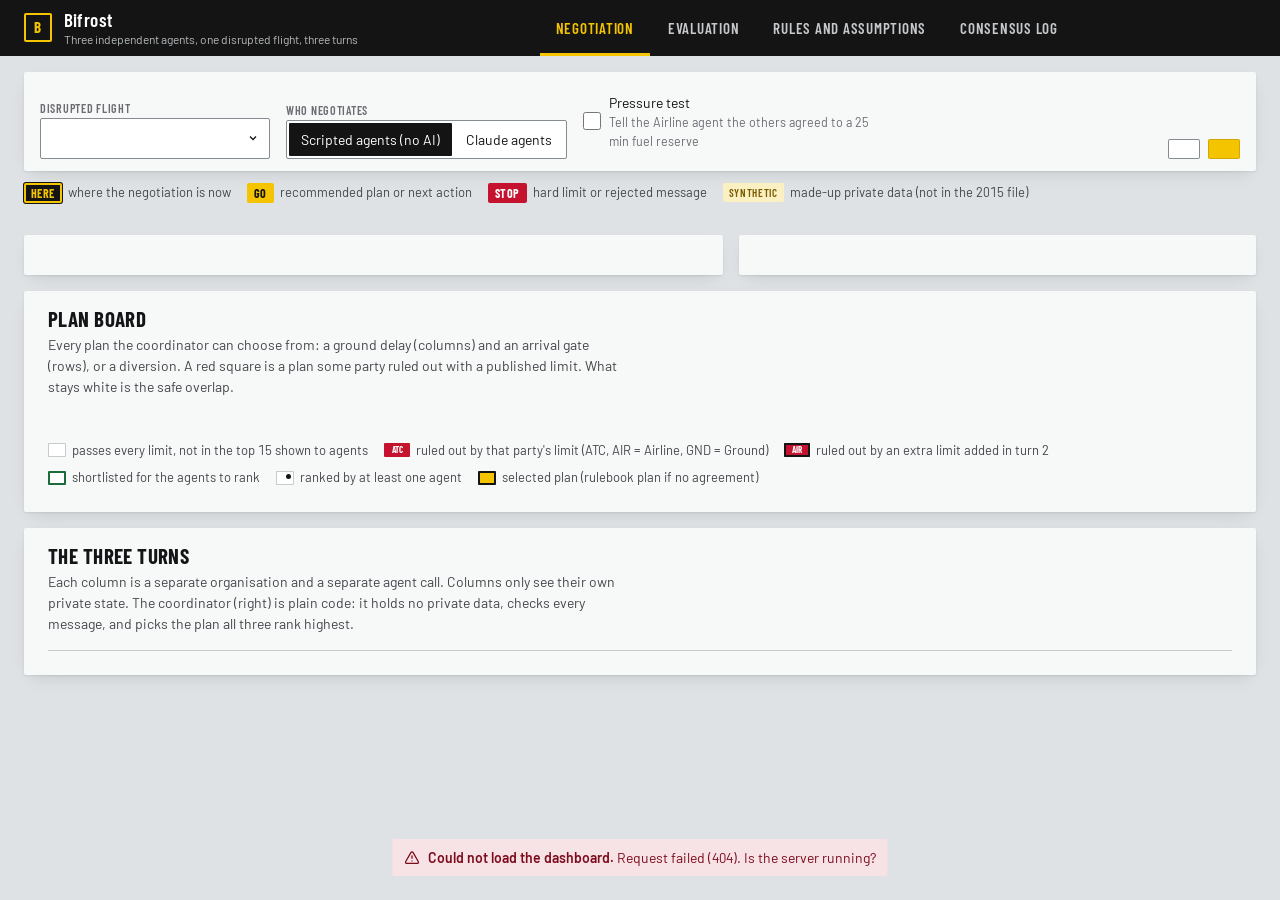
==== commit 6e47364c: "Rename project to Bifrost (UI branding, docs, package metadata); stop tracking egg-info Co-Authored-" ====
--- a/app/static/index.html
+++ b/app/static/index.html
@@ -3,16 +3,16 @@
 <head>
   <meta charset="utf-8">
   <meta name="viewport" content="width=device-width, initial-scale=1">
-  <title>Disruption Negotiation</title>
+  <title>Bifrost Dashboard</title>
   <link rel="stylesheet" href="app.css">
   <link rel="icon" href="favicon.svg" type="image/svg+xml">
 </head>
 <body>
   <header class="topbar">
     <a class="brand" href="/" title="Back to the explainer">
-      <span class="sign sign--location" aria-hidden="true">DN</span>
+      <span class="sign sign--location" aria-hidden="true">B</span>
       <div>
-        <h1>Disruption negotiation</h1>
+        <h1>Bifrost</h1>
         <small>Three independent agents, one disrupted flight, three turns</small>
       </div>
     </a>
